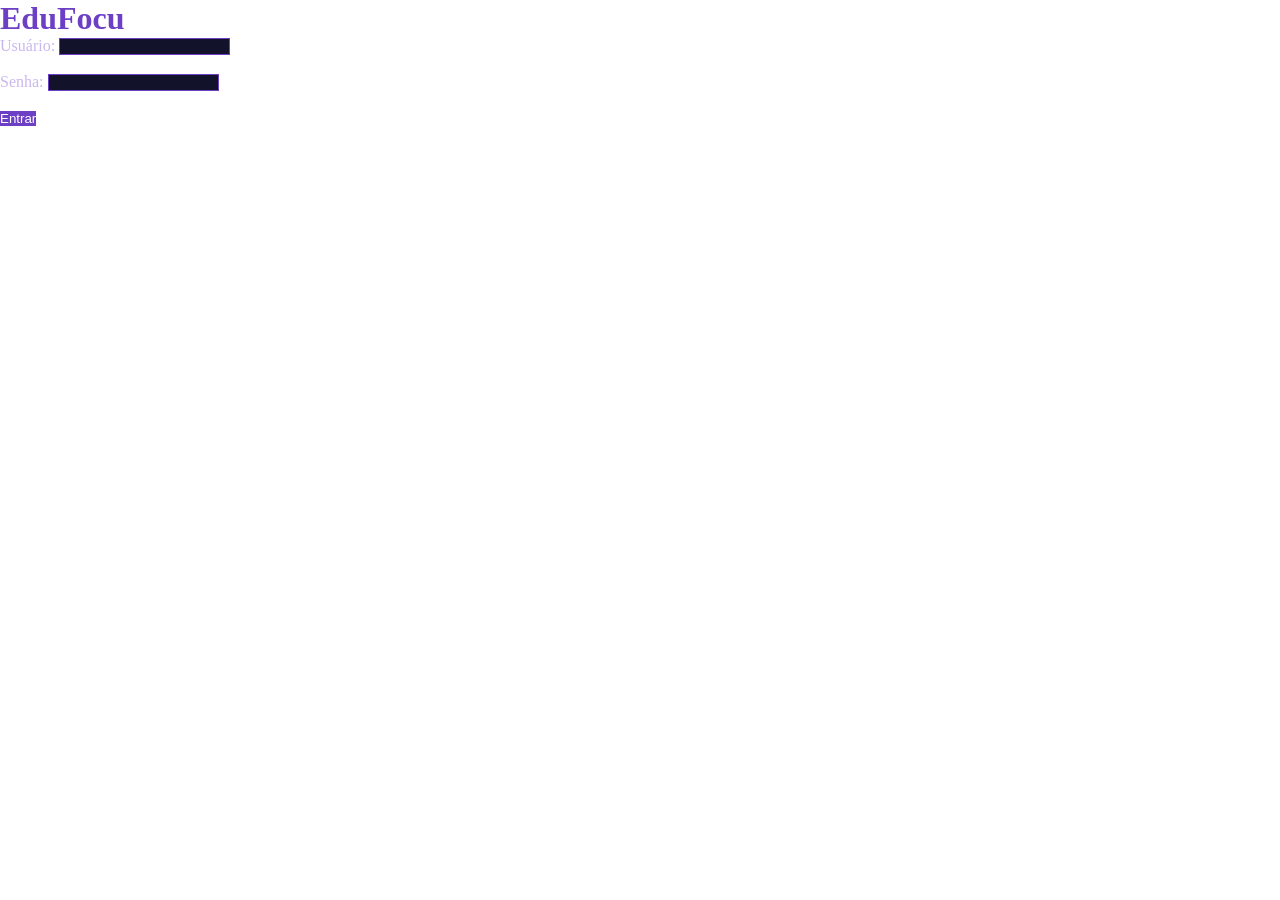
==== frontend/login.html @ 5bd112f6 "arrumando as conf da cam" ====
<!doctype html>
<html lang="pt-br">
  <head>
    <meta charset="UTF-8" />
    <meta name="viewport" content="width=device-width, initial-scale=1.0" />
    <title>Login</title>
    <link rel="stylesheet" href="/frontend/css/login.css" />
  </head>
  <body>
    <div class="card-login">
      <h1 class="card-title">EduFocu</h1>
      <form action="/login" method="post">
        <label class="usuario-input" for="username">Usuário:</label>
        <input type="text" id="username" name="username" class="usuario-input" required /><br /><br />
        <label class="usuario-input" for="password">Senha:</label>
        <input type="password" id="password" name="password" class="usuario-input" required /><br /><br />
        <input class="btn-entrar" type="submit" value="Entrar" />
      </form>
    </div>
  </body>
</html>
---- frontend/css/login.css ----
* {
  margin: 0;
  padding: 0;
  box-sizing: border-box;
}

body {
  background-color: #ffffff;
  color: #ffffff;
}
.card-login {
  background color: rgba(18, 18, 42, 0.8)
  border-radius: 16px;
  backdrop-filter: blur(5px);
  border: 1px solid var(--vidro);
  overflow: hidden;
  transition: all 0.5s ease;
  cursor: pointer;
}

.card-title {
  color: #6c3fc5;
}

label {
  color: #c9b8f0;
}

input[type='text'],
input[type='password'] {
  background-color: #12122a;
  border: 1px solid #6c3fc5;
  color: #ffffff;
}

input[type='text']:focus,
input[type='password']:focus {
  outline: 2px solid #8b5cf6;
}

.btn-entrar {
  background-color: #6c3fc5;
  color: #ffffff;
  border: none;
  cursor: pointer;
}

.btn-entrar:hover {
  background-color: #8b5cf6;
}
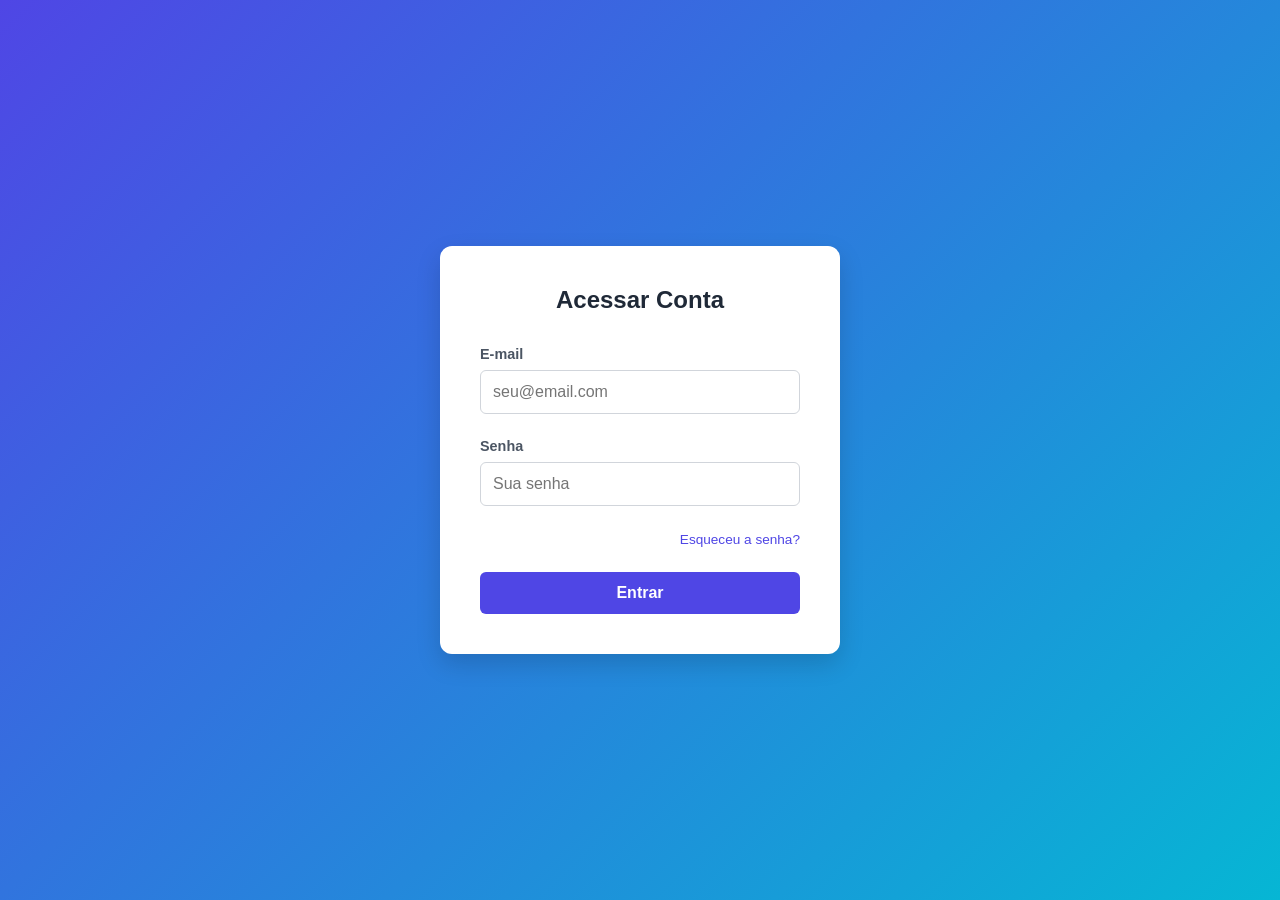
==== commit 584cfa40: "feat: organizando o login" ====
--- a/frontend/login.html
+++ b/frontend/login.html
@@ -1,21 +1,40 @@
-<!doctype html>
-<html lang="pt-br">
+<!DOCTYPE html>
+<html lang="pt-BR">
   <head>
     <meta charset="UTF-8" />
     <meta name="viewport" content="width=device-width, initial-scale=1.0" />
-    <title>Login</title>
+    <title>Página de Login</title>
     <link rel="stylesheet" href="/frontend/css/login.css" />
   </head>
   <body>
-    <div class="card-login">
-      <h1 class="card-title">EduFocu</h1>
-      <form action="/login" method="post">
-        <label class="usuario-input" for="username">Usuário:</label>
-        <input type="text" id="username" name="username" class="usuario-input" required /><br /><br />
-        <label class="usuario-input" for="password">Senha:</label>
-        <input type="password" id="password" name="password" class="usuario-input" required /><br /><br />
-        <input class="btn-entrar" type="submit" value="Entrar" />
+    <div class="login-container">
+      <h2>Acessar Conta</h2>
+      <form id="loginForm">
+        <div class="input-group">
+          <label for="email">E-mail</label>
+          <input type="email" id="email" placeholder="seu@email.com" required />
+        </div>
+
+        <div class="input-group">
+          <label for="password">Senha</label>
+          <input
+            type="password"
+            id="password"
+            placeholder="Sua senha"
+            required
+          />
+        </div>
+
+        <div class="actions">
+          <a href="#">Esqueceu a senha?</a>
+        </div>
+
+        <button type="submit" class="btn-login" href="/frontend/dashboard.html">
+          Entrar
+        </button>
+        <p id="errorMessage" class="error-message"></p>
       </form>
     </div>
+    <script src="/frontend/js/login.js"></script>
   </body>
 </html>
--- a/frontend/css/login.css
+++ b/frontend/css/login.css
@@ -2,49 +2,94 @@
   margin: 0;
   padding: 0;
   box-sizing: border-box;
+  font-family: "Segoe UI", Tahoma, Geneva, Verdana, sans-serif;
 }
 
 body {
-  background-color: #ffffff;
-  color: #ffffff;
-}
-.card-login {
-  background color: rgba(18, 18, 42, 0.8)
-  border-radius: 16px;
-  backdrop-filter: blur(5px);
-  border: 1px solid var(--vidro);
-  overflow: hidden;
-  transition: all 0.5s ease;
-  cursor: pointer;
+  display: flex;
+  justify-content: center;
+  align-items: center;
+  min-height: 100vh;
+  background: linear-gradient(135deg, #4f46e5, #06b6d4);
 }
 
-.card-title {
-  color: #6c3fc5;
+.login-container {
+  background: #ffffff;
+  padding: 2.5rem;
+  border-radius: 12px;
+  box-shadow: 0 10px 25px rgba(0, 0, 0, 0.15);
+  width: 100%;
+  max-width: 400px;
 }
 
-label {
-  color: #c9b8f0;
+h2 {
+  text-align: center;
+  color: #1f2937;
+  margin-bottom: 2rem;
 }
 
-input[type='text'],
-input[type='password'] {
-  background-color: #12122a;
-  border: 1px solid #6c3fc5;
-  color: #ffffff;
+.input-group {
+  margin-bottom: 1.5rem;
 }
 
-input[type='text']:focus,
-input[type='password']:focus {
-  outline: 2px solid #8b5cf6;
+.input-group label {
+  display: block;
+  margin-bottom: 0.5rem;
+  color: #4b5563;
+  font-size: 0.9rem;
+  font-weight: 600;
 }
 
-.btn-entrar {
-  background-color: #6c3fc5;
-  color: #ffffff;
-  border: none;
-  cursor: pointer;
+.input-group input {
+  width: 100%;
+  padding: 0.75rem;
+  border: 1px solid #d1d5db;
+  border-radius: 6px;
+  font-size: 1rem;
+  transition: border-color 0.2s;
 }
 
-.btn-entrar:hover {
-  background-color: #8b5cf6;
+.input-group input:focus {
+  outline: none;
+  border-color: #4f46e5;
 }
+
+.actions {
+  margin-bottom: 1.5rem;
+  text-align: right;
+}
+
+.actions a {
+  color: #4f46e5;
+  font-size: 0.85rem;
+  text-decoration: none;
+}
+
+.actions a:hover {
+  text-decoration: underline;
+}
+
+.btn-login {
+  width: 100%;
+  padding: 0.75rem;
+  background-color: #4f46e5;
+  color: white;
+  border: none;
+  border-radius: 6px;
+  font-size: 1rem;
+  font-weight: 600;
+  cursor: pointer;
+  transition: background-color 0.2s;
+}
+
+.btn-login:hover {
+  background-color: #4338ca;
+}
+
+.error-message {
+  color: #ef4444;
+  font-size: 0.85rem;
+  margin-top: 1rem;
+  text-align: center;
+  display: none;
+}
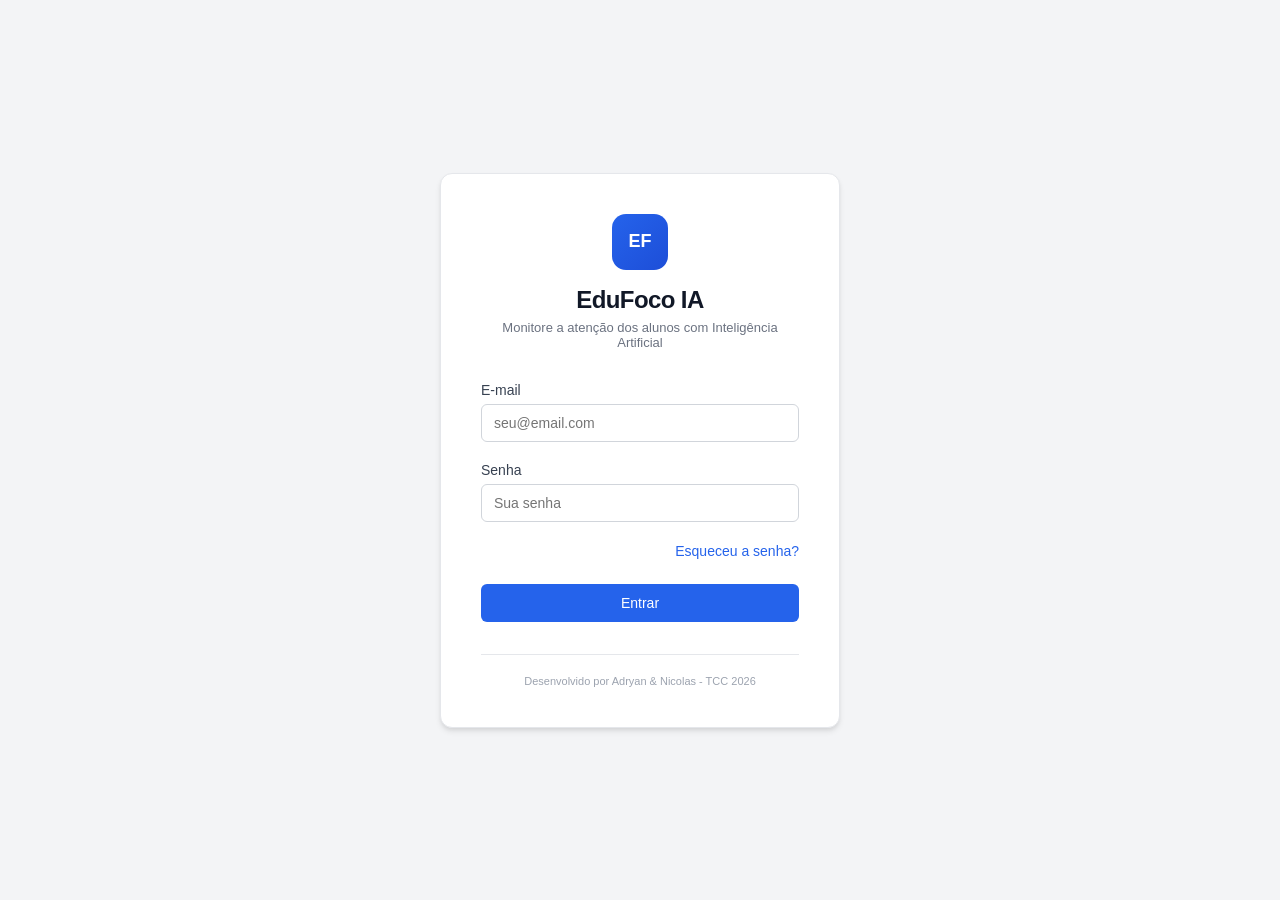
==== commit f4b9480b: "asdas" ====
--- a/frontend/login.html
+++ b/frontend/login.html
@@ -3,12 +3,17 @@
   <head>
     <meta charset="UTF-8" />
     <meta name="viewport" content="width=device-width, initial-scale=1.0" />
-    <title>Página de Login</title>
-    <link rel="stylesheet" href="/frontend/css/login.css" />
+    <title>EduFoco IA - Login</title>
+    <link rel="stylesheet" href="./css/login.css" />
   </head>
   <body>
     <div class="login-container">
-      <h2>Acessar Conta</h2>
+      <div class="login-brand">
+        <div class="login-logo">EF</div>
+        <h1>EduFoco IA</h1>
+        <p class="login-desc">Monitore a atenção dos alunos com Inteligência Artificial</p>
+      </div>
+
       <form id="loginForm">
         <div class="input-group">
           <label for="email">E-mail</label>
@@ -29,12 +34,16 @@
           <a href="#">Esqueceu a senha?</a>
         </div>
 
-        <button type="submit" class="btn-login" href="/frontend/dashboard.html">
+        <button type="submit" class="btn-login">
           Entrar
         </button>
         <p id="errorMessage" class="error-message"></p>
       </form>
+
+      <div class="login-footer">
+        <p>Desenvolvido por Adryan & Nicolas - TCC 2026</p>
+      </div>
     </div>
-    <script src="/frontend/js/login.js"></script>
+    <script src="./js/login.js"></script>
   </body>
 </html>
--- a/frontend/css/login.css
+++ b/frontend/css/login.css
@@ -2,7 +2,6 @@
   margin: 0;
   padding: 0;
   box-sizing: border-box;
-  font-family: "Segoe UI", Tahoma, Geneva, Verdana, sans-serif;
 }
 
 body {
@@ -10,48 +9,84 @@
   justify-content: center;
   align-items: center;
   min-height: 100vh;
-  background: linear-gradient(135deg, #4f46e5, #06b6d4);
+  background-color: #f3f4f6;
+  font-family: -apple-system, BlinkMacSystemFont, "Segoe UI", Roboto, Helvetica,
+    Arial, sans-serif;
+  color: #1f2937;
+  -webkit-font-smoothing: antialiased;
 }
 
 .login-container {
   background: #ffffff;
   padding: 2.5rem;
   border-radius: 12px;
-  box-shadow: 0 10px 25px rgba(0, 0, 0, 0.15);
+  box-shadow: 0 4px 6px -1px rgba(0, 0, 0, 0.1),
+    0 2px 4px -1px rgba(0, 0, 0, 0.06);
+  border: 1px solid #e5e7eb;
   width: 100%;
   max-width: 400px;
 }
 
-h2 {
+.login-brand {
   text-align: center;
-  color: #1f2937;
   margin-bottom: 2rem;
 }
 
+.login-logo {
+  width: 56px;
+  height: 56px;
+  background: linear-gradient(135deg, #2563eb, #1d4ed8);
+  color: #ffffff;
+  border-radius: 14px;
+  display: inline-flex;
+  align-items: center;
+  justify-content: center;
+  font-weight: 700;
+  font-size: 1.125rem;
+  margin-bottom: 1rem;
+}
+
+.login-brand h1 {
+  font-size: 1.5rem;
+  font-weight: 700;
+  color: #111827;
+  letter-spacing: -0.025em;
+}
+
+.login-desc {
+  font-size: 0.8125rem;
+  color: #6b7280;
+  margin-top: 0.375rem;
+}
+
 .input-group {
-  margin-bottom: 1.5rem;
+  margin-bottom: 1.25rem;
 }
 
 .input-group label {
   display: block;
-  margin-bottom: 0.5rem;
-  color: #4b5563;
-  font-size: 0.9rem;
-  font-weight: 600;
+  margin-bottom: 0.375rem;
+  color: #374151;
+  font-size: 0.875rem;
+  font-weight: 500;
 }
 
 .input-group input {
   width: 100%;
-  padding: 0.75rem;
+  padding: 0.625rem 0.75rem;
   border: 1px solid #d1d5db;
   border-radius: 6px;
-  font-size: 1rem;
-  transition: border-color 0.2s;
+  font-size: 0.875rem;
+  color: #1f2937;
+  background-color: #ffffff;
+  transition: border-color 0.15s ease-in-out, box-shadow 0.15s ease-in-out;
 }
 
 .input-group input:focus {
-  outline: none;
-  border-color: #4f46e5;
+  outline: 2px solid transparent;
+  outline-offset: 2px;
+  border-color: #2563eb;
+  box-shadow: 0 0 0 3px rgba(37, 99, 235, 0.15);
 }
 
 .actions {
@@ -60,36 +95,57 @@
 }
 
 .actions a {
-  color: #4f46e5;
-  font-size: 0.85rem;
+  color: #2563eb;
+  font-size: 0.875rem;
+  font-weight: 500;
   text-decoration: none;
 }
 
 .actions a:hover {
+  color: #1d4ed8;
   text-decoration: underline;
 }
 
 .btn-login {
   width: 100%;
-  padding: 0.75rem;
-  background-color: #4f46e5;
-  color: white;
-  border: none;
+  padding: 0.625rem 0.75rem;
+  background-color: #2563eb;
+  color: #ffffff;
+  border: 1px solid transparent;
   border-radius: 6px;
-  font-size: 1rem;
-  font-weight: 600;
+  font-size: 0.875rem;
+  font-weight: 500;
   cursor: pointer;
-  transition: background-color 0.2s;
+  transition: background-color 0.15s ease-in-out;
 }
 
 .btn-login:hover {
-  background-color: #4338ca;
+  background-color: #1d4ed8;
+}
+
+.btn-login:focus-visible {
+  outline: 2px solid transparent;
+  outline-offset: 2px;
+  box-shadow: 0 0 0 3px rgba(37, 99, 235, 0.5);
 }
 
 .error-message {
-  color: #ef4444;
-  font-size: 0.85rem;
+  color: #dc2626;
+  font-size: 0.875rem;
   margin-top: 1rem;
   text-align: center;
   display: none;
+  font-weight: 500;
 }
+
+.login-footer {
+  margin-top: 2rem;
+  text-align: center;
+  padding-top: 1.25rem;
+  border-top: 1px solid #e5e7eb;
+}
+
+.login-footer p {
+  font-size: 0.6875rem;
+  color: #9ca3af;
+}
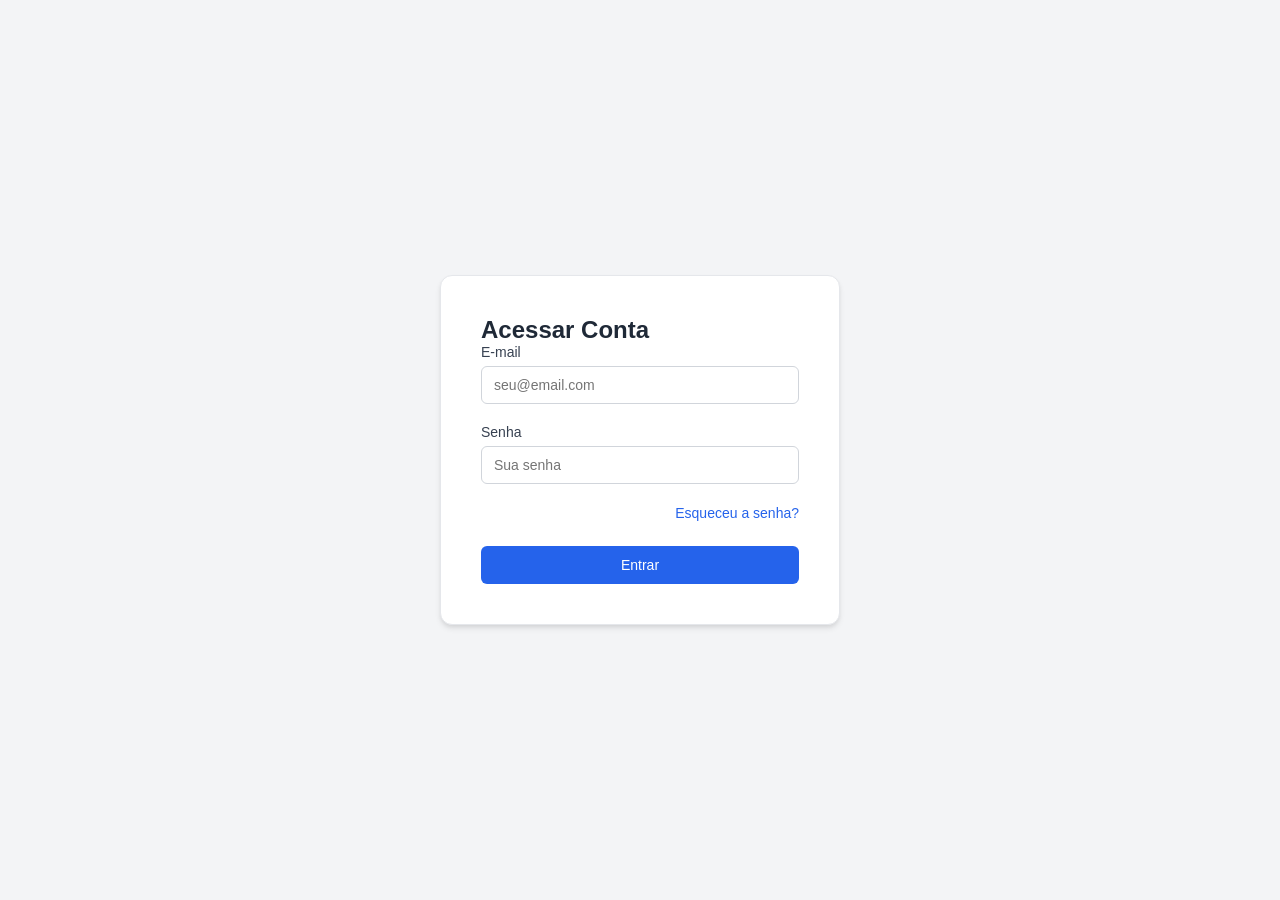
==== commit 3495ca86: "confirmando commit" ====
--- a/frontend/login.html
+++ b/frontend/login.html
@@ -3,18 +3,60 @@
   <head>
     <meta charset="UTF-8" />
     <meta name="viewport" content="width=device-width, initial-scale=1.0" />
-    <title>EduFoco IA - Login</title>
-    <link rel="stylesheet" href="./css/login.css" />
+    <title>Página de Login</title>
+    <link rel="stylesheet" href="/frontend/css/login.css" />
   </head>
   <body>
     <div class="login-container">
-      <div class="login-brand">
-        <div class="login-logo">EF</div>
-        <h1>EduFoco IA</h1>
-        <p class="login-desc">Monitore a atenção dos alunos com Inteligência Artificial</p>
-      </div>
-
-      <form id="loginForm">
+      <h2>Acessar Conta</h2>
+      <fo
+    }
+    
+    
+    def conectar_banco():
+        try:
+            conexao = mysql.connector.connect(
+                host=DB_CONFIG["host"],
+                port=DB_CONFIG["port"],
+                user=DB_CONFIG["user"],
+                password=DB_CONFIG["password"],
+                database=DB_CONFIG["database"]
+            )
+    
+            print("======================================")
+            print("CONEXÃO COM MYSQL REALIZADA!")
+            print("Banco: edufoco")
+            print("Usuário: edufoco_user")
+            print("======================================")
+    
+            return conexao
+    
+        except mysql.connector.Error as erro:
+            print(f"Erro ao conectar ao MySQL:")
+            print(erro)
+            return None
+    
+    
+    if __name__ == "__main__":
+    
+        conexao = conectar_banco()
+    
+        if conexao:
+            cursor = conexao.cursor()
+    
+            cursor.execute("SELECT DATABASE(), USER();")
+    
+            resultado = cursor.fetchone()
+    
+            print(f"Banco conectado: {resultado[0]}")
+            print(f"Usuário conectado: {resultado[1]}")
+    
+            cursor.close()
+            conexao.close()
+    
+            print("Conexão encerrada.")
+    
+    rm id="loginForm">
         <div class="input-group">
           <label for="email">E-mail</label>
           <input type="email" id="email" placeholder="seu@email.com" required />
@@ -34,16 +76,12 @@
           <a href="#">Esqueceu a senha?</a>
         </div>
 
-        <button type="submit" class="btn-login">
+        <button type="submit" class="btn-login" href="/frontend/dashboard.html">
           Entrar
         </button>
         <p id="errorMessage" class="error-message"></p>
       </form>
-
-      <div class="login-footer">
-        <p>Desenvolvido por Adryan & Nicolas - TCC 2026</p>
-      </div>
     </div>
-    <script src="./js/login.js"></script>
+    <script src="/frontend/js/login.js"></script>
   </body>
 </html>
